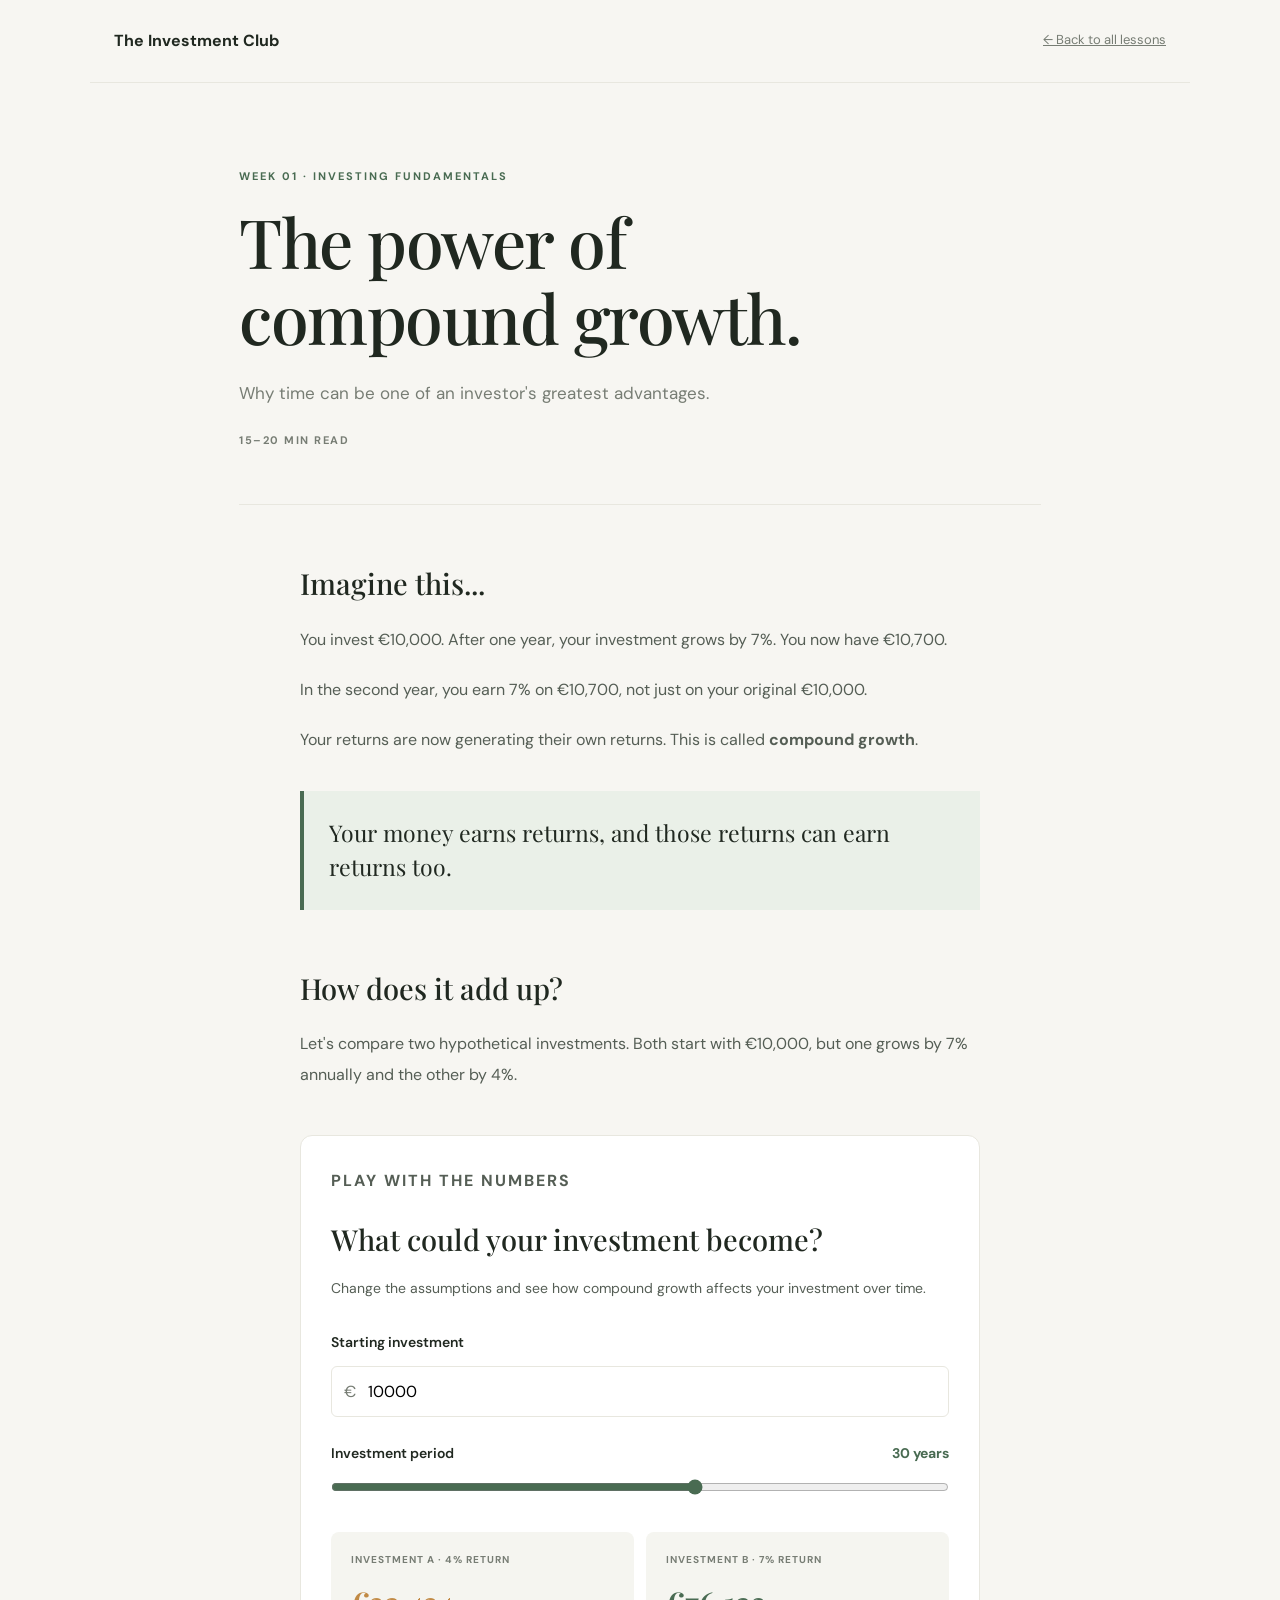
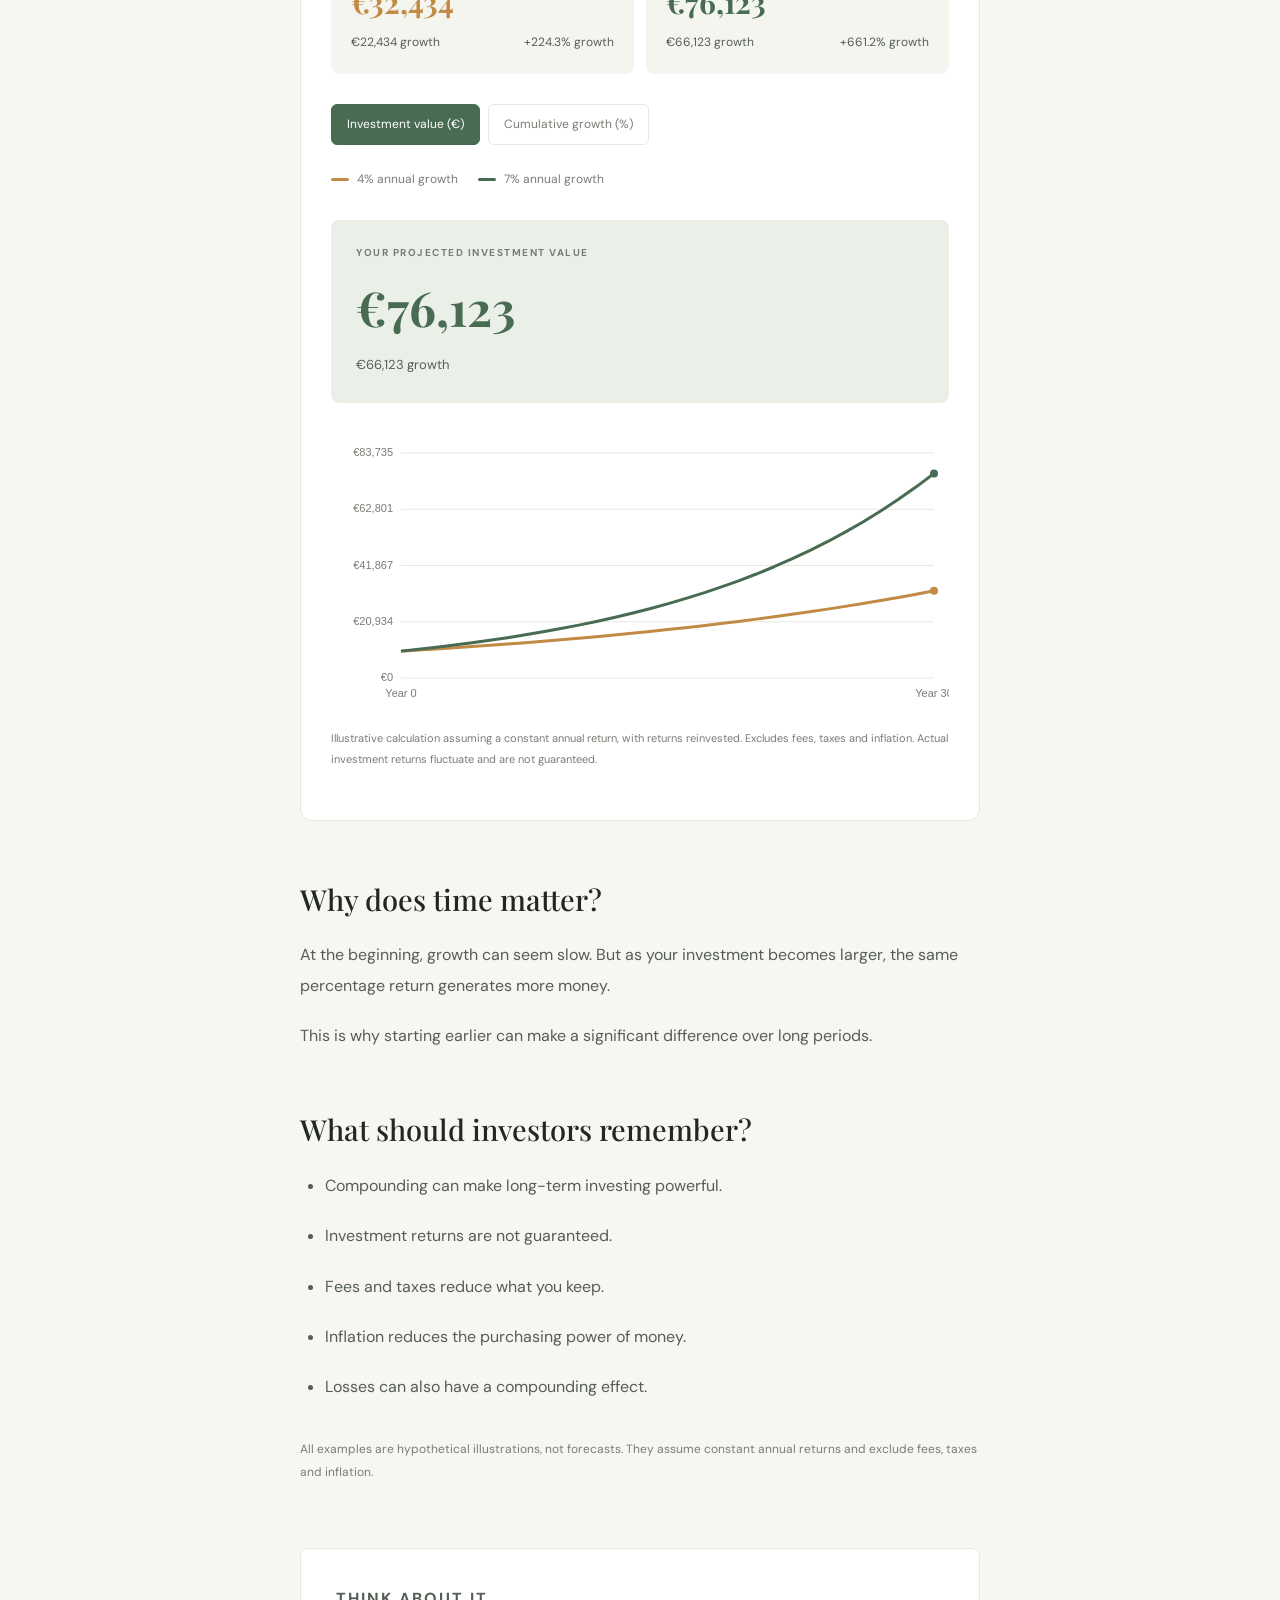
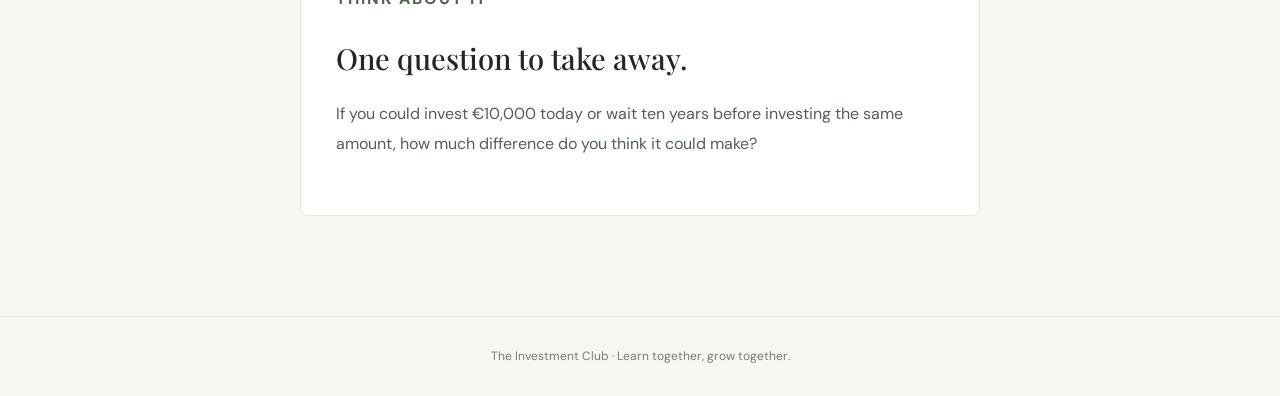
==== lessons/week-01-compound-growth.html @ 17740d05 "Add site and Week 1 compound growth lesson with calculator fixes Restore the growth chart: card A re" ====
<!DOCTYPE html>
<html lang="en">
<head>
    <meta charset="UTF-8">
    <meta name="viewport" content="width=device-width, initial-scale=1.0">
    <title>Compound Growth | The Investment Club</title>
    <link rel="stylesheet" href="../style.css">
</head>

<body>

    <header class="site-header">
        <a class="logo" href="../index.html">The Investment Club</a>
        <a class="header-note" href="../index.html">← Back to all lessons</a>
    </header>

    <main class="lesson-page">

        <section class="lesson-hero">
            <p class="eyebrow">WEEK 01 · INVESTING FUNDAMENTALS</p>
            <h1>The power of compound growth.</h1>
            <p class="hero-description">
                Why time can be one of an investor's greatest advantages.
            </p>
            <p class="reading-time">15–20 MIN READ</p>
        </section>

        <article class="lesson-article">

            <h2>Imagine this...</h2>

            <p>
                You invest €10,000. After one year, your investment
                grows by 7%. You now have €10,700.
            </p>

            <p>
                In the second year, you earn 7% on €10,700,
                not just on your original €10,000.
            </p>

            <p>
                Your returns are now generating their own returns.
                This is called <strong>compound growth</strong>.
            </p>

            <div class="lesson-highlight">
                Your money earns returns, and those returns
                can earn returns too.
            </div>

            <h2>How does it add up?</h2>

            <p>
                Let's compare two hypothetical investments.
                Both start with €10,000, but one grows by 7%
                annually and the other by 4%.
            </p>

            
<section class="calculator">
    <p class="eyebrow">PLAY WITH THE NUMBERS</p>
    <h2>What could your investment become?</h2>
    <p class="calculator-intro">
        Change the assumptions and see how compound growth
        affects your investment over time.
    </p>

    
<div class="calculator-controls">
    <div class="control">
        <label for="initial">Starting investment</label>
        <div class="input-with-unit">
            <span>€</span>
            <input id="initial" type="number" min="100" max="1000000"
                step="500" value="10000">
        </div>
    </div>

    <div class="control">
        <label for="years">
            Investment period <strong id="years-value">30 years</strong>
        </label>
        <input id="years" type="range" min="1" max="50"
            step="1" value="30">
    </div>
</div>

<div class="comparison-results">
    <div class="comparison-card rate-four">
        <span>INVESTMENT A · 4% RETURN</span>
        <strong id="final-four">€32,434</strong>
        <div class="growth-summary">
            <p id="gain-four">€22,434 growth</p>
            <p class="growth-percentage" id="growth-four">+224.3% growth</p>
        </div>
    </div>

    <div class="comparison-card rate-seven">
        <span>INVESTMENT B · 7% RETURN</span>
        <strong id="final-seven">€76,123</strong>
        <div class="growth-summary">
            <p id="gain-seven">€66,123 growth</p>
            <p class="growth-percentage" id="growth-seven">+661.2% growth</p>
        </div>
    </div>
</div>


<div class="chart-switch" role="group" aria-label="Chart measurement">
    <button class="chart-mode active"
            data-mode="value"
            aria-pressed="true">
        Investment value (€)
    </button>

    <button class="chart-mode"
            data-mode="growth"
            aria-pressed="false">
        Cumulative growth (%)
    </button>
</div>

<div class="chart-legend">
    <span><i class="legend-four"></i> 4% annual growth</span>
    <span><i class="legend-seven"></i> 7% annual growth</span>
</div>


    <div class="result">
        <span>YOUR PROJECTED INVESTMENT VALUE</span>
        <strong id="final-value">€76,123</strong>
        <p id="gain-value">€66,123 growth</p>
    </div>

    <div class="chart-container">
        <canvas id="growth-chart" aria-label="Projected investment growth chart"></canvas>
    </div>

    <p class="chart-note">
        Illustrative calculation assuming a constant annual return,
        with returns reinvested. Excludes fees, taxes and inflation.
        Actual investment returns fluctuate and are not guaranteed.
    </p>
</section>


            <h2>Why does time matter?</h2>

            <p>
                At the beginning, growth can seem slow.
                But as your investment becomes larger, the
                same percentage return generates more money.
            </p>

            <p>
                This is why starting earlier can make a
                significant difference over long periods.
            </p>

            <h2>What should investors remember?</h2>

            <ul>
                <li>Compounding can make long-term investing powerful.</li>
                <li>Investment returns are not guaranteed.</li>
                <li>Fees and taxes reduce what you keep.</li>
                <li>Inflation reduces the purchasing power of money.</li>
                <li>Losses can also have a compounding effect.</li>
            </ul>

            <p class="disclaimer">
                All examples are hypothetical illustrations,
                not forecasts. They assume constant annual returns
                and exclude fees, taxes and inflation.
            </p>

            <div class="reflection">
                <p class="eyebrow">THINK ABOUT IT</p>
                <h2>One question to take away.</h2>
                <p>
                    If you could invest €10,000 today or wait
                    ten years before investing the same amount,
                    how much difference do you think it could make?
                </p>
            </div>

        </article>

    </main>

    <footer>
        <p>The Investment Club · Learn together, grow together.</p>
    </footer>

<script src="../script.js"></script>
</body>
</html>
---- style.css ----
@import url('https://fonts.googleapis.com/css2?family=DM+Sans:wght@400;500;600;700&family=Playfair+Display:wght@500;600;700&display=swap');

:root {
    --background: #f7f6f2;
    --surface: #ffffff;
    --text: #202820;
    --muted: #777d74;
    --accent: #496b52;
    --border: #e8e7df;
}

* {
    box-sizing: border-box;
    margin: 0;
    padding: 0;
}

body {
    background: var(--background);
    color: var(--text);
    font-family: 'DM Sans', sans-serif;
    line-height: 1.6;
}

.site-header {
    max-width: 1100px;
    margin: auto;
    padding: 28px 24px;
    display: flex;
    justify-content: space-between;
    align-items: center;
    border-bottom: 1px solid var(--border);
}

.logo {
    color: var(--text);
    font-weight: 700;
    text-decoration: none;
}

.header-note,
.week-count {
    color: var(--muted);
    font-size: 13px;
}

main {
    max-width: 900px;
    margin: auto;
    padding: 0 24px;
}

.hero {
    padding: 100px 0 90px;
    max-width: 700px;
}

.eyebrow {
    color: var(--accent);
    font-size: 11px;
    font-weight: 700;
    letter-spacing: 2px;
    margin-bottom: 18px;
}

h1, h2, h3 {
    font-family: 'Playfair Display', serif;
    font-weight: 500;
}

h1 {
    font-size: clamp(42px, 7vw, 68px);
    line-height: 1.12;
    letter-spacing: -1.5px;
}

.hero-description {
    color: var(--muted);
    font-size: 17px;
    max-width: 490px;
    margin-top: 24px;
}

.weeks {
    padding-bottom: 100px;
}

.section-heading {
    display: flex;
    justify-content: space-between;
    align-items: end;
    margin-bottom: 28px;
}

h2 {
    font-size: 32px;
}

.lesson-card {
    display: flex;
    align-items: center;
    gap: 25px;
    padding: 30px;
    margin-bottom: 14px;
    border-radius: 8px;
    text-decoration: none;
}

.featured {
    background: var(--surface);
    border: 1px solid var(--border);
    transition: transform 0.2s, box-shadow 0.2s;
}

.featured:hover {
    transform: translateY(-3px);
    box-shadow: 0 10px 30px #20282010;
}

.upcoming {
    background: transparent;
    border: 1px solid var(--border);
    opacity: 0.75;
}

.lesson-number {
    font-size: 34px;
    font-family: 'Playfair Display', serif;
    color: #b5bdb3;
}

.lesson-content {
    flex: 1;
}

.lesson-status,
.lesson-meta {
    font-size: 10px;
    font-weight: 700;
    letter-spacing: 1.5px;
    color: var(--accent);
}

.lesson-content h3 {
    font-size: 25px;
    margin: 7px 0;
}

.lesson-content p {
    font-size: 14px;
    color: var(--muted);
}

.lesson-meta {
    display: inline-block;
    margin-top: 15px;
    color: var(--muted);
}

.arrow {
    font-size: 25px;
    color: var(--accent);
}

footer {
    text-align: center;
    padding: 30px;
    border-top: 1px solid var(--border);
    color: var(--muted);
    font-size: 12px;
}

@media (max-width: 600px) {
    .site-header {
        padding: 20px;
    }

    .header-note {
        display: none;
    }

    .hero {
        padding: 70px 0;
    }

    .lesson-card {
        padding: 22px 18px;
        gap: 15px;
    }

    .lesson-content h3 {
        font-size: 21px;
    }

    .week-count {
        display: none;
    }
}

/* LESSON PAGE */

.lesson-page {
    max-width: 850px;
}

.lesson-hero {
    padding: 85px 0 55px;
    border-bottom: 1px solid var(--border);
}

.lesson-hero h1 {
    max-width: 700px;
}

.reading-time {
    margin-top: 25px;
    color: var(--muted);
    font-size: 11px;
    letter-spacing: 1.5px;
    font-weight: 700;
}

.lesson-article {
    max-width: 680px;
    margin: 55px auto 100px;
}

.lesson-article h2 {
    font-size: 29px;
    margin: 55px 0 18px;
}

.lesson-article p,
.lesson-article li {
    color: #555e55;
    font-size: 16px;
    line-height: 1.9;
    margin-bottom: 20px;
}

.lesson-article ul {
    padding-left: 25px;
    margin-bottom: 35px;
}

.lesson-highlight {
    background: #eaf0e8;
    border-left: 4px solid var(--accent);
    padding: 25px;
    margin: 35px 0;
    font-family: 'Playfair Display', serif;
    font-size: 23px;
    line-height: 1.5;
}

.example-box {
    display: grid;
    grid-template-columns: 1fr 1fr;
    gap: 15px;
    margin: 30px 0;
}

.example-box > div {
    background: white;
    border: 1px solid var(--border);
    border-radius: 8px;
    padding: 25px;
}

.example-box strong,
.example-label {
    display: block;
}

.example-label {
    color: var(--muted);
    font-size: 10px;
    letter-spacing: 1.5px;
    margin-bottom: 10px;
}

.disclaimer {
    font-size: 12px !important;
    color: var(--muted) !important;
}

.reflection {
    background: white;
    border: 1px solid var(--border);
    border-radius: 8px;
    padding: 35px;
    margin-top: 65px;
}

.reflection h2 {
    margin-top: 0;
}

@media (max-width: 600px) {
    .lesson-hero {
        padding: 60px 0 40px;
    }

    .example-box {
        grid-template-columns: 1fr;
    }

    .lesson-article {
        margin-top: 35px;
    }
}

/* INTERACTIVE CALCULATOR */

.calculator {
    background: white;
    border: 1px solid var(--border);
    border-radius: 12px;
    padding: 30px;
    margin: 45px 0;
}

.calculator h2 {
    margin: 0 0 12px;
}

.calculator-intro {
    font-size: 14px !important;
}

.calculator-controls {
    display: grid;
    gap: 25px;
    margin: 30px 0;
}

.control label {
    display: flex;
    justify-content: space-between;
    gap: 12px;
    margin-bottom: 12px;
    font-size: 14px;
    font-weight: 600;
}

.control label strong {
    color: var(--accent);
}

.input-with-unit {
    display: flex;
    align-items: center;
    border: 1px solid var(--border);
    border-radius: 6px;
    padding: 0 12px;
}

.input-with-unit span {
    color: var(--muted);
}

.input-with-unit input {
    border: 0;
    outline: none;
    width: 100%;
    padding: 12px;
    font: inherit;
}

.control input[type="range"] {
    width: 100%;
    accent-color: var(--accent);
    cursor: pointer;
}

.result {
    background: #eaf0e8;
    padding: 25px;
    border-radius: 8px;
    margin: 30px 0;
}

.result span {
    display: block;
    font-size: 10px;
    letter-spacing: 1.5px;
    font-weight: 700;
    color: var(--muted);
}

.result strong {
    display: block;
    font-family: 'Playfair Display', serif;
    font-size: clamp(32px, 6vw, 48px);
    color: var(--accent);
    margin: 8px 0;
}

.result p {
    margin: 0;
    font-size: 13px;
}

.chart-container {
    width: 100%;
    height: 280px;
    position: relative;
}

.chart-container canvas {
    width: 100%;
    height: 100%;
    display: block;
}

.chart-note {
    font-size: 11px !important;
    color: var(--muted) !important;
    margin-top: 15px;
}

@media (max-width: 600px) {
    .calculator {
        padding: 20px;
    }

    .chart-container {
        height: 220px;
    }
}

/* TWO INVESTMENT COMPARISON */

.comparison-results {
    display: grid;
    grid-template-columns: 1fr 1fr;
    gap: 12px;
    margin: 25px 0;
}

.comparison-card {
    padding: 20px;
    border-radius: 8px;
    background: #f5f5f0;
    min-width: 0;
}

.comparison-card span {
    display: block;
    font-size: 10px;
    font-weight: 700;
    letter-spacing: 1px;
    color: var(--muted);
}

.comparison-card strong {
    display: block;
    font-family: 'Playfair Display', serif;
    font-size: clamp(20px, 4vw, 30px);
    margin: 10px 0 5px;
    overflow-wrap: anywhere;
}

.comparison-card p {
    font-size: 12px !important;
    margin: 0;
}

.growth-summary {
    display: flex;
    justify-content: space-between;
    align-items: baseline;
    gap: 8px;
}

.rate-four strong {
    color: #c18a45;
}

.rate-seven strong {
    color: #496b52;
}

.chart-legend {
    display: flex;
    flex-wrap: wrap;
    gap: 20px;
    margin: 25px 0 10px;
    font-size: 12px;
    color: var(--muted);
}

.chart-legend span {
    display: flex;
    align-items: center;
    gap: 8px;
}

.chart-legend i {
    display: inline-block;
    width: 18px;
    height: 3px;
    border-radius: 3px;
}

.legend-four {
    background: #c18a45;
}

.legend-seven {
    background: #496b52;
}

@media (max-width: 450px) {
    .comparison-results {
        grid-template-columns: 1fr;
    }
}

/* CHART DISPLAY SWITCH */

.chart-switch {
    display: flex;
    flex-wrap: wrap;
    gap: 8px;
    margin: 30px 0 15px;
}

.chart-mode {
    border: 1px solid var(--border);
    border-radius: 6px;
    padding: 10px 15px;
    background: transparent;
    color: var(--muted);
    font: inherit;
    font-size: 12px;
    cursor: pointer;
    transition: background 0.2s, color 0.2s;
}

.chart-mode:hover {
    border-color: var(--accent);
}

.chart-mode.active {
    background: var(--accent);
    color: white;
    border-color: var(--accent);
}

.chart-mode:focus-visible {
    outline: 2px solid var(--accent);
    outline-offset: 3px;
}
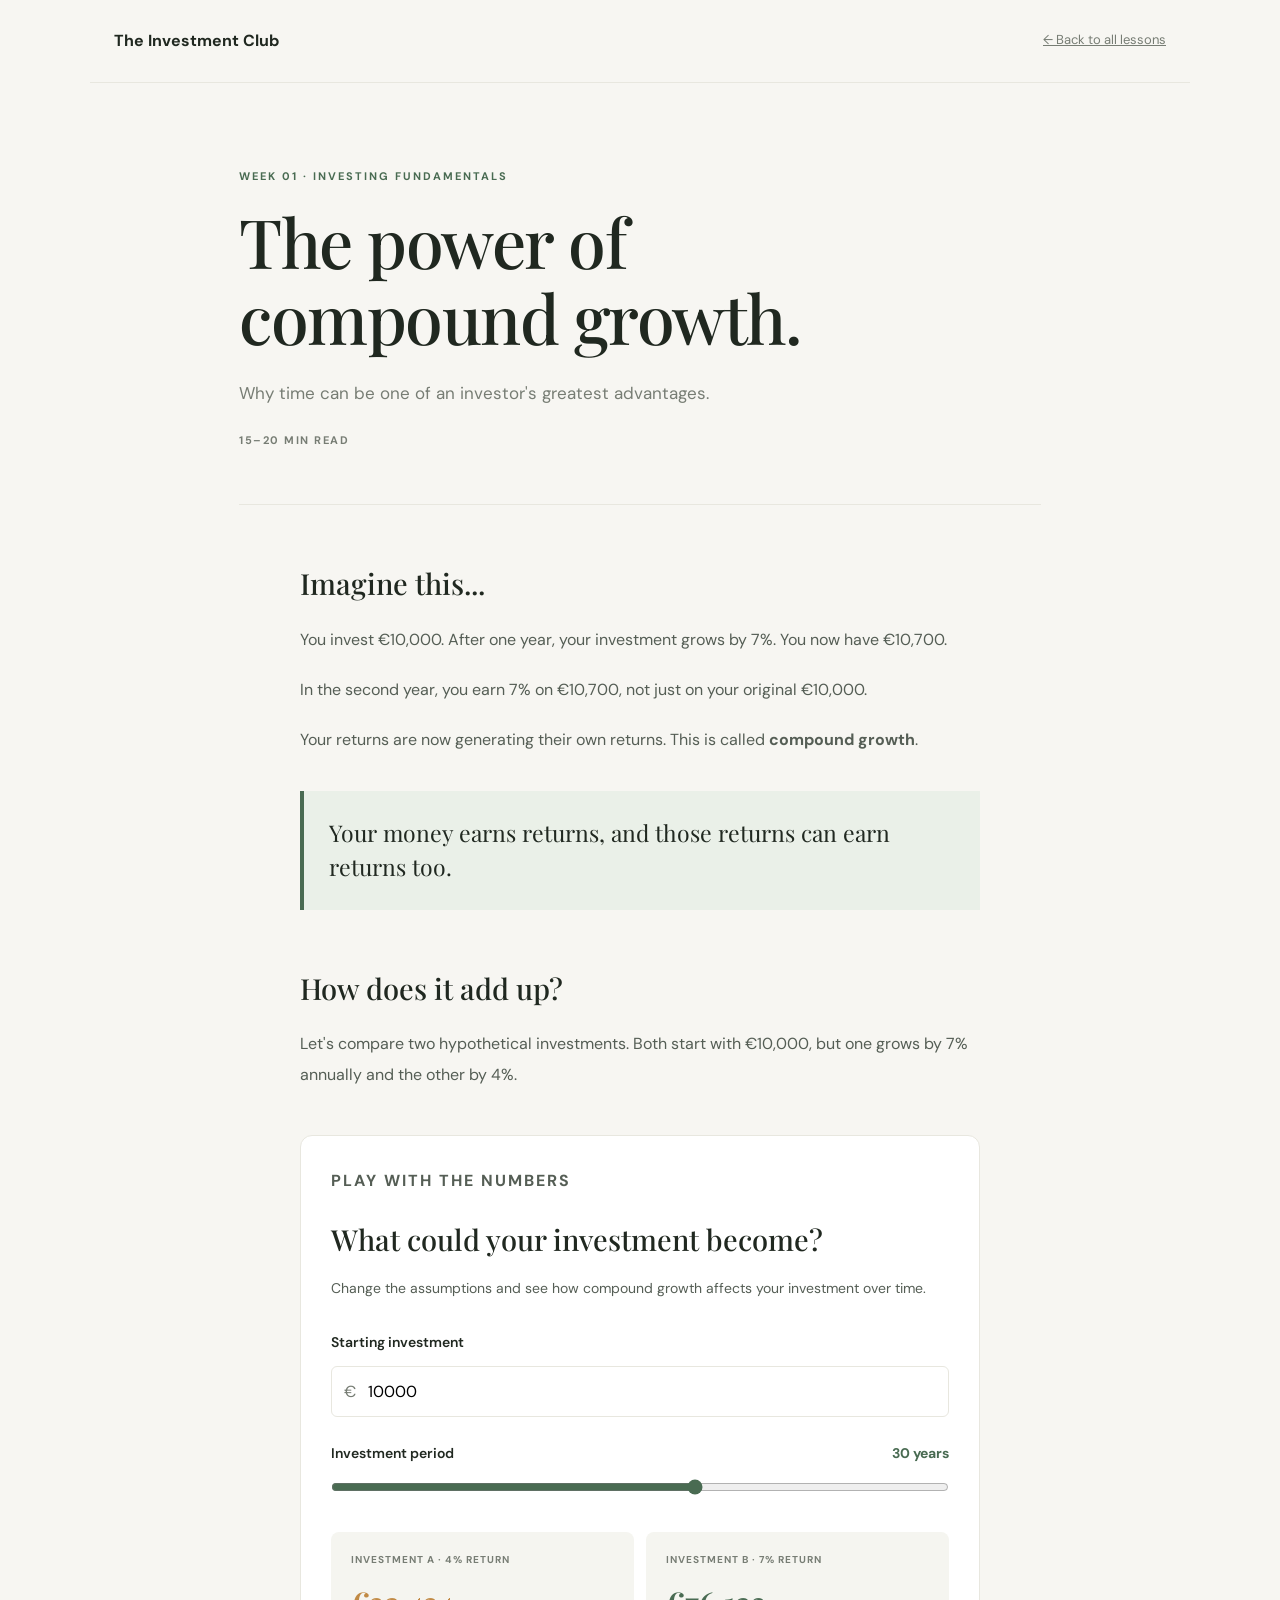
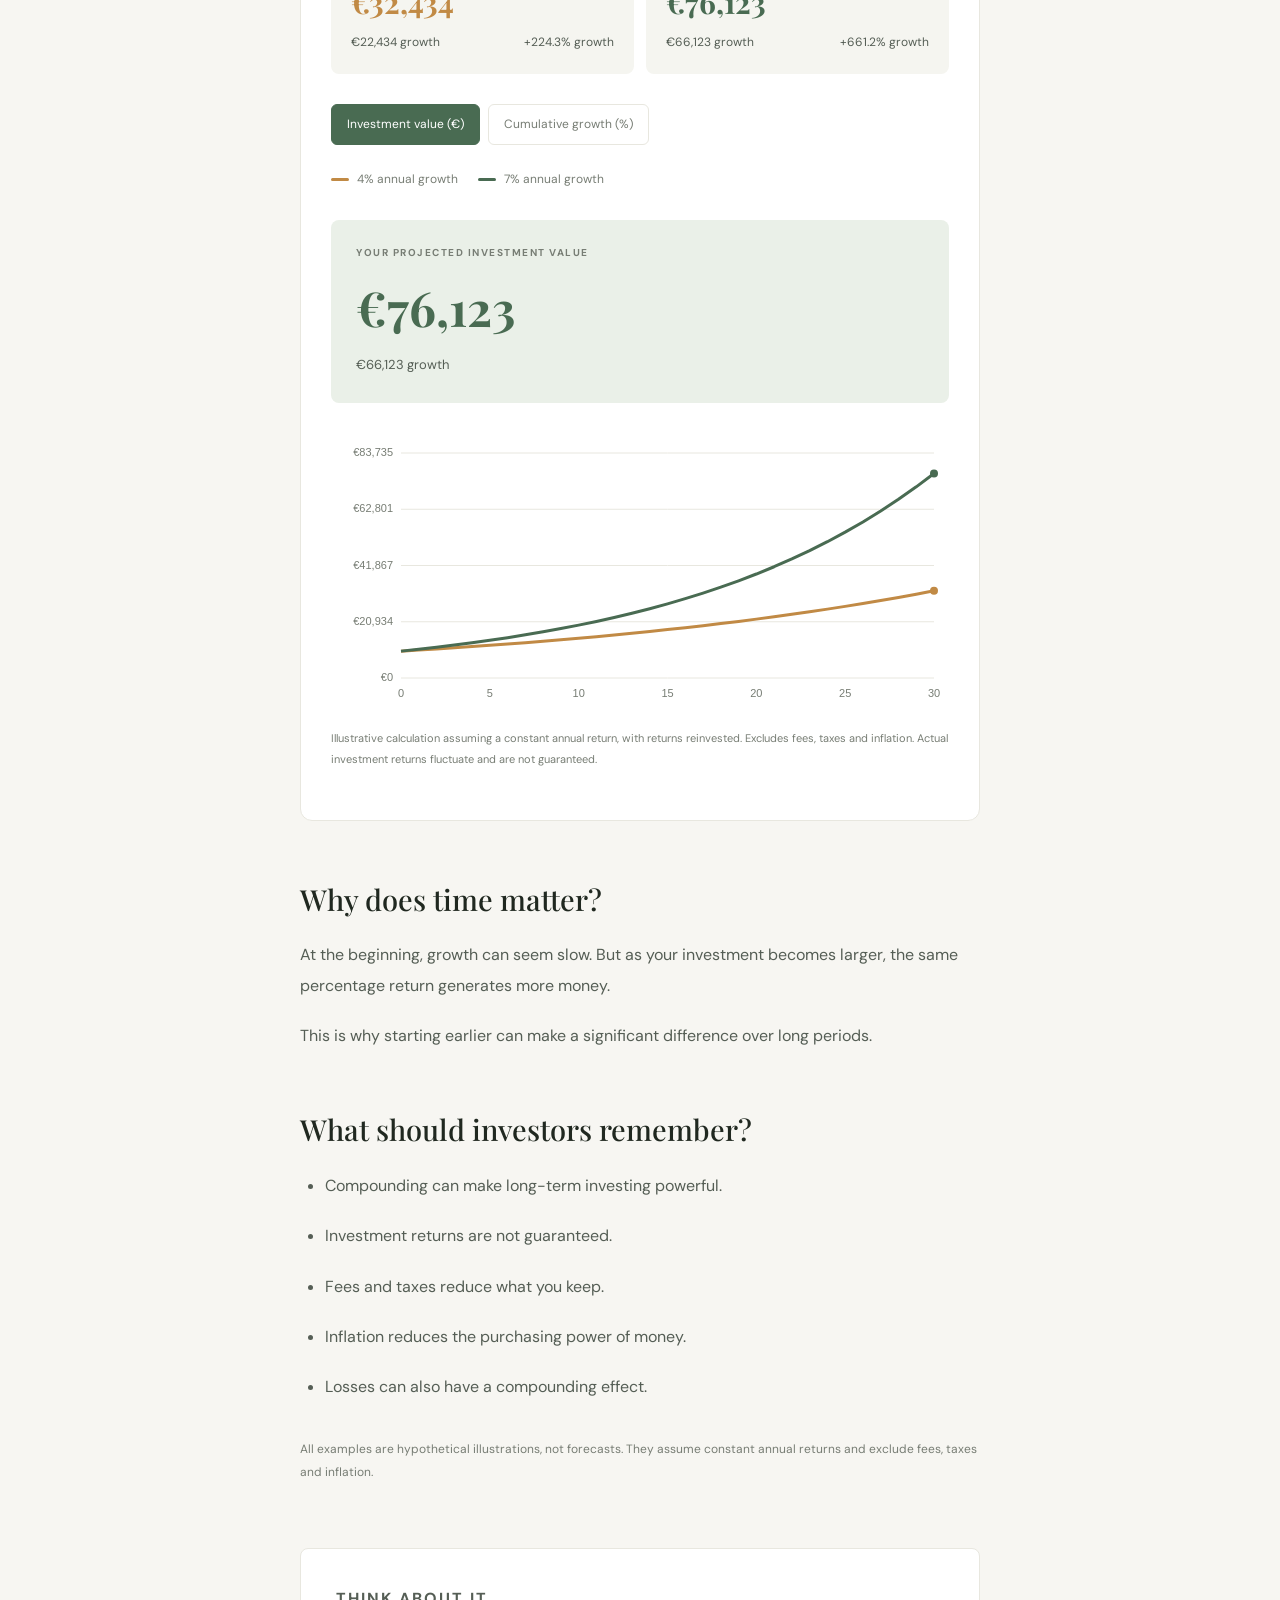
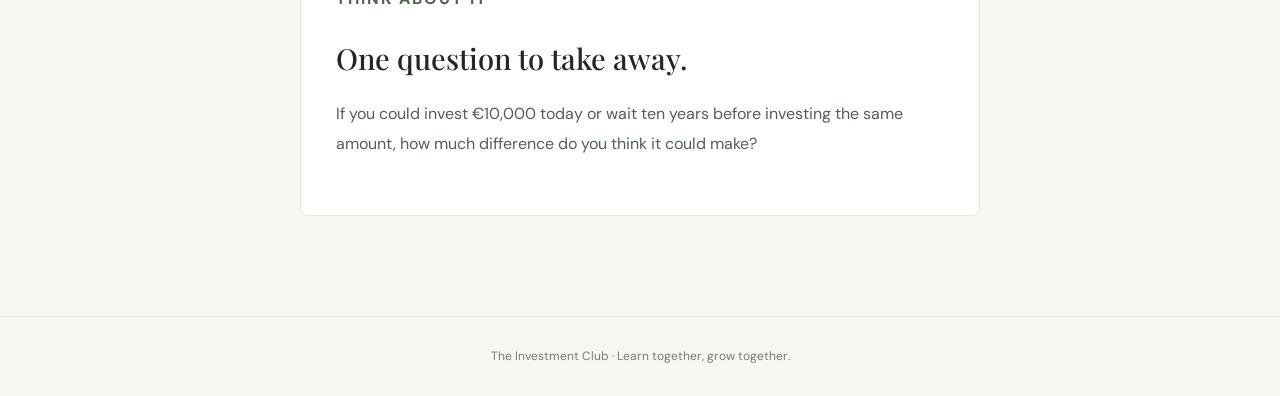
==== commit c626490b: "Add 5-year axis ticks and hover tooltip to Week 1 growth chart Label the year axis every 5 years (10" ====
--- a/lessons/week-01-compound-growth.html
+++ b/lessons/week-01-compound-growth.html
@@ -136,6 +136,7 @@
 
     <div class="chart-container">
         <canvas id="growth-chart" aria-label="Projected investment growth chart"></canvas>
+        <div class="chart-tooltip" id="chart-tooltip" hidden></div>
     </div>
 
     <p class="chart-note">
--- a/style.css
+++ b/style.css
@@ -414,6 +414,36 @@
     display: block;
 }
 
+.chart-tooltip {
+    position: absolute;
+    top: 20px;
+    pointer-events: none;
+    background: white;
+    border: 1px solid var(--border);
+    border-radius: 6px;
+    padding: 8px 10px;
+    font-size: 12px;
+    line-height: 1.5;
+    white-space: nowrap;
+    box-shadow: 0 6px 20px #20282014;
+}
+
+.chart-tooltip[hidden] {
+    display: none;
+}
+
+.chart-tooltip span {
+    display: block;
+}
+
+.tip-four {
+    color: #c18a45;
+}
+
+.tip-seven {
+    color: #496b52;
+}
+
 .chart-note {
     font-size: 11px !important;
     color: var(--muted) !important;
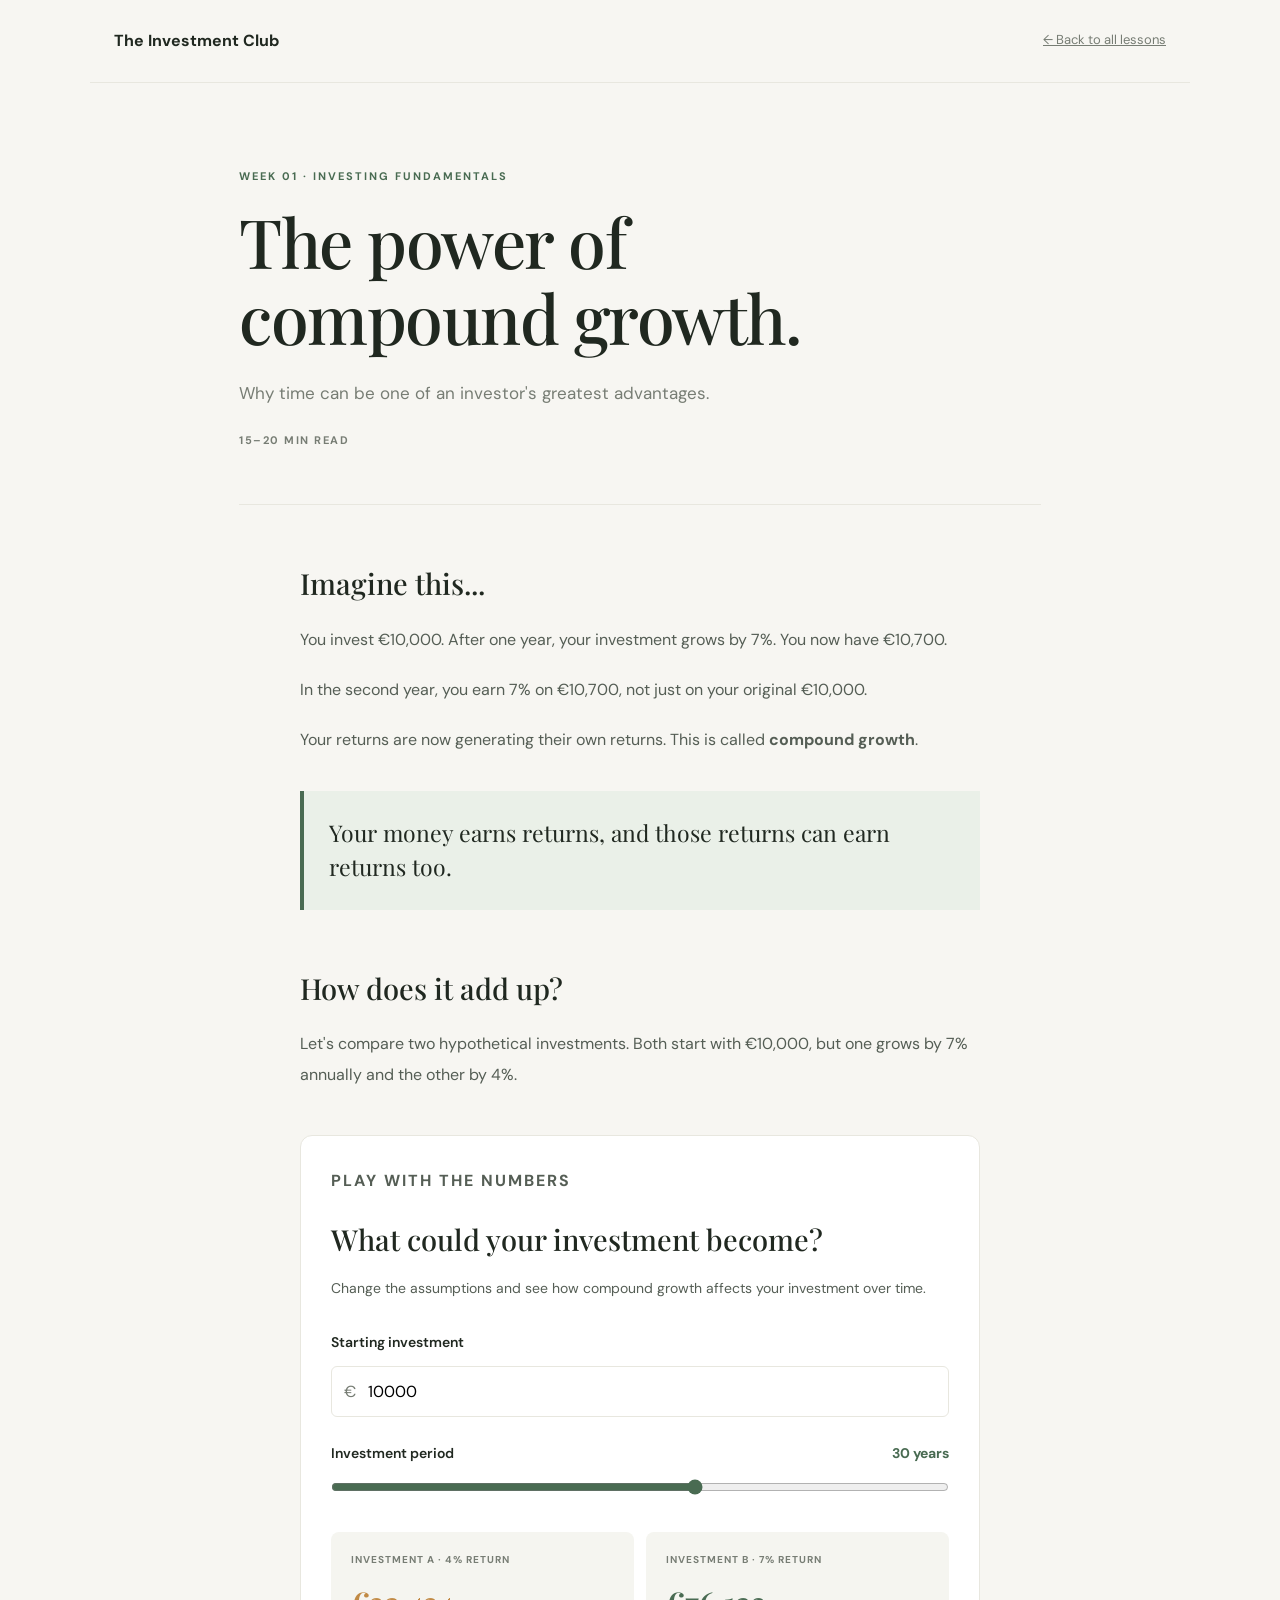
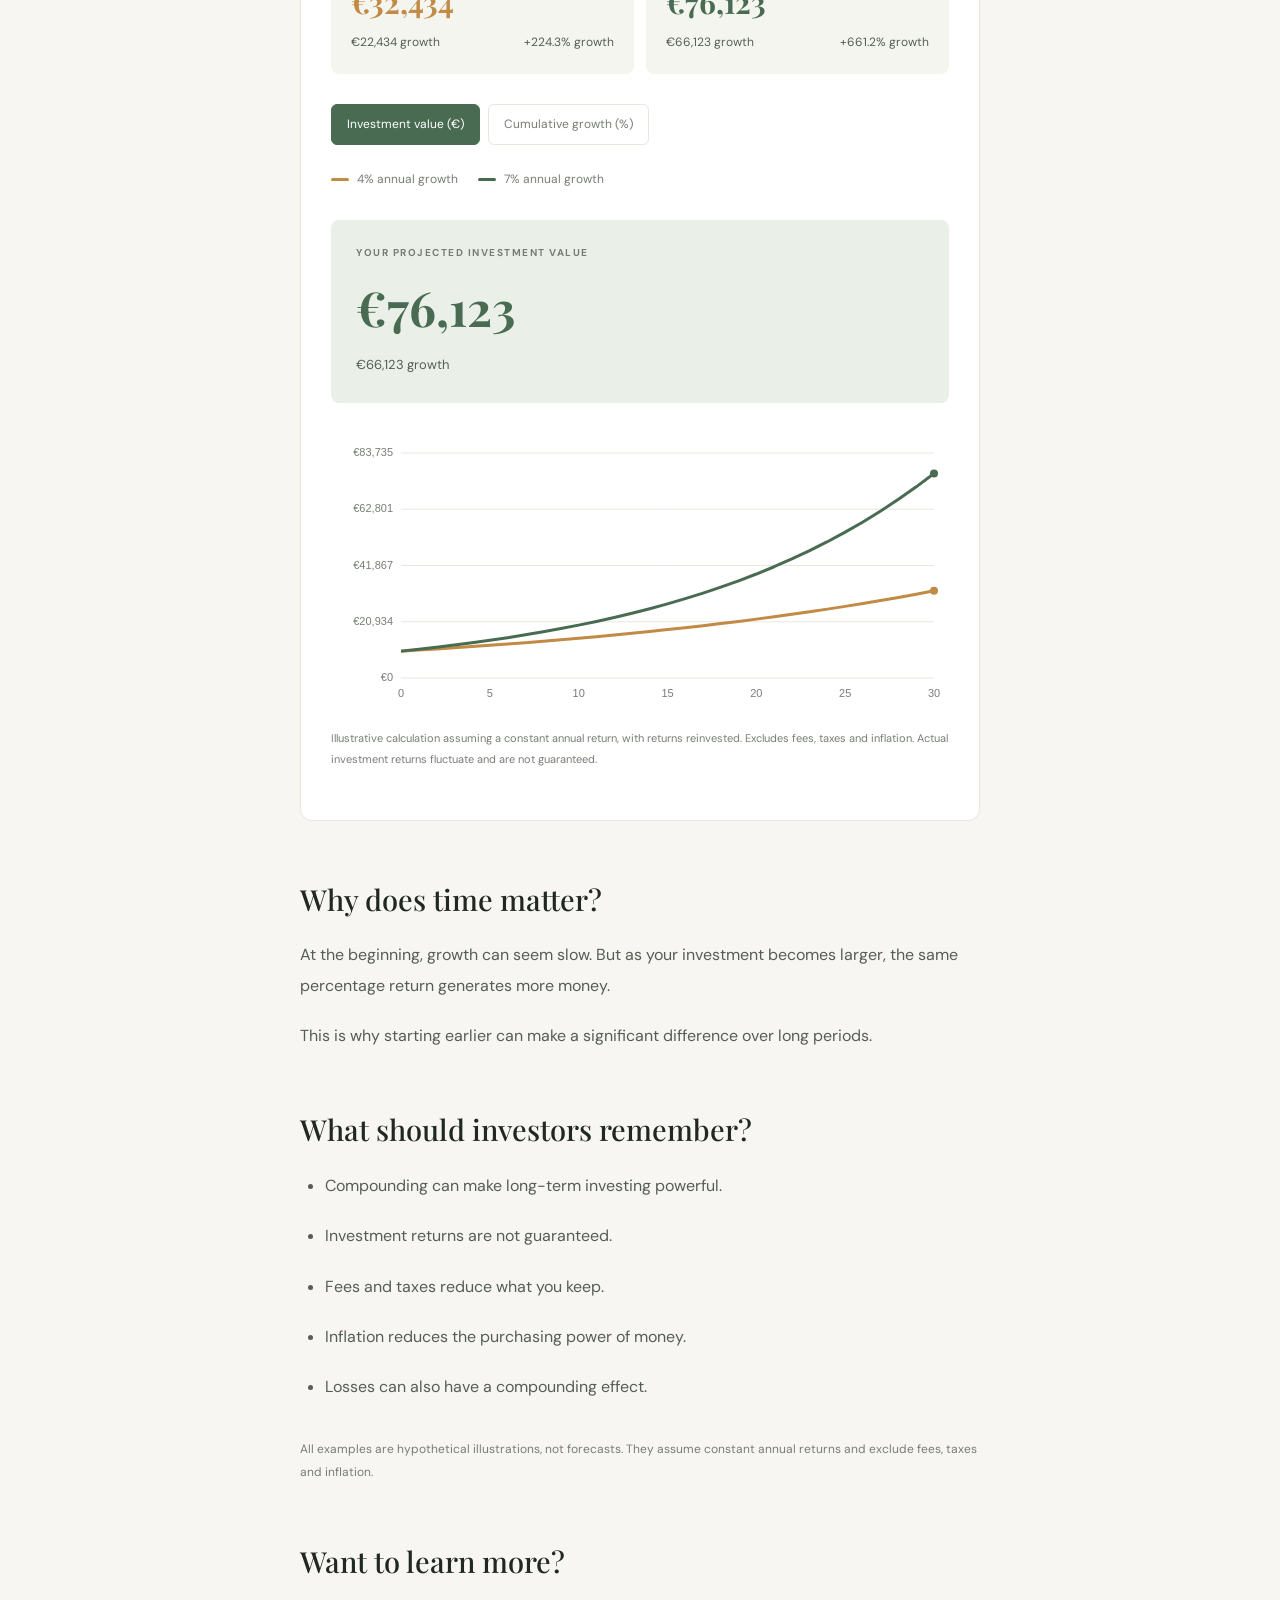
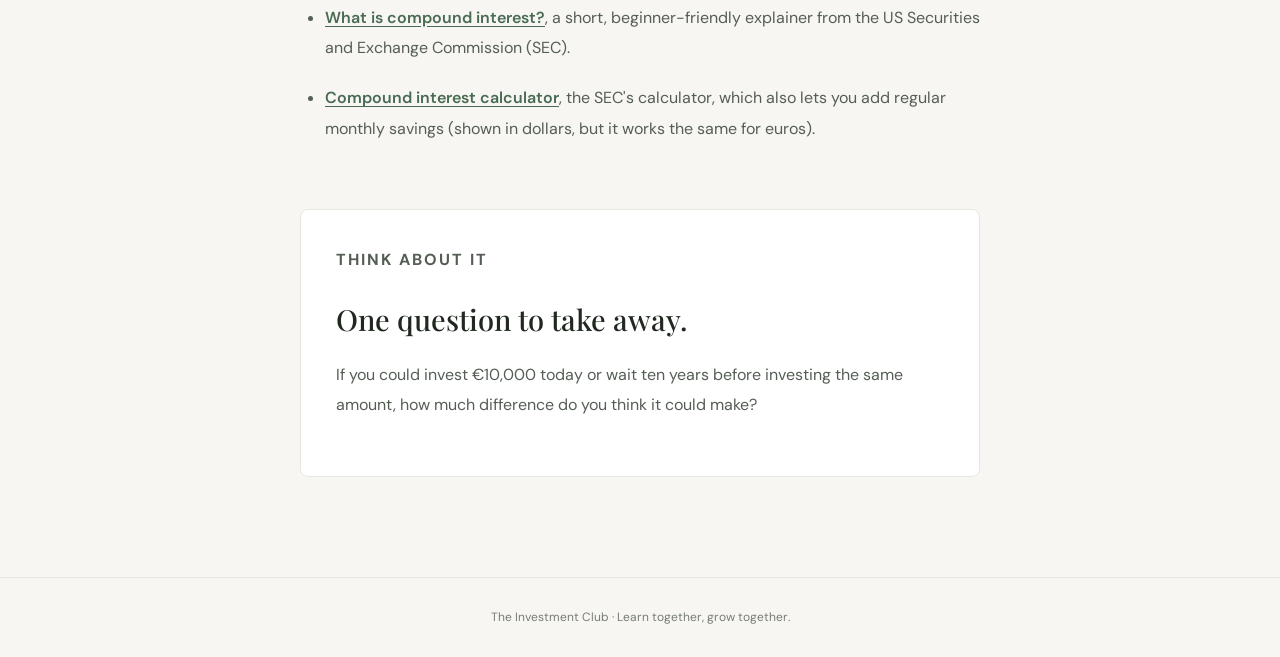
==== commit 265b1c89: "Add Week 2 inflation lesson and learn-more links - New Week 2 lesson with inflation calculator and p" ====
--- a/lessons/week-01-compound-growth.html
+++ b/lessons/week-01-compound-growth.html
@@ -176,6 +176,21 @@
                 and exclude fees, taxes and inflation.
             </p>
 
+            <h2>Want to learn more?</h2>
+
+            <ul>
+                <li>
+                    <a href="https://www.investor.gov/additional-resources/information/youth/teachers-classroom-resources/what-compound-interest"
+                       target="_blank" rel="noopener">What is compound interest?</a>,
+                    a short, beginner-friendly explainer from the US Securities and Exchange Commission (SEC).
+                </li>
+                <li>
+                    <a href="https://www.investor.gov/financial-tools-calculators/calculators/compound-interest-calculator"
+                       target="_blank" rel="noopener">Compound interest calculator</a>,
+                    the SEC's calculator, which also lets you add regular monthly savings (shown in dollars, but it works the same for euros).
+                </li>
+            </ul>
+
             <div class="reflection">
                 <p class="eyebrow">THINK ABOUT IT</p>
                 <h2>One question to take away.</h2>
--- a/style.css
+++ b/style.css
@@ -583,3 +583,37 @@
     outline: 2px solid var(--accent);
     outline-offset: 3px;
 }
+
+/* WEEK 2: INFLATION */
+
+.inflation-results {
+    display: grid;
+    grid-template-columns: repeat(3, 1fr);
+    gap: 12px;
+    margin: 25px 0;
+}
+
+.inflation-results .comparison-card strong {
+    color: var(--text);
+}
+
+.inflation-results .power-card strong,
+.inflation-results .lost-card strong {
+    color: #c18a45;
+}
+
+.quiz-list {
+    padding-left: 25px;
+}
+
+@media (max-width: 600px) {
+    .inflation-results {
+        grid-template-columns: 1fr;
+    }
+}
+
+.lesson-article a {
+    color: var(--accent);
+    font-weight: 600;
+    text-underline-offset: 3px;
+}
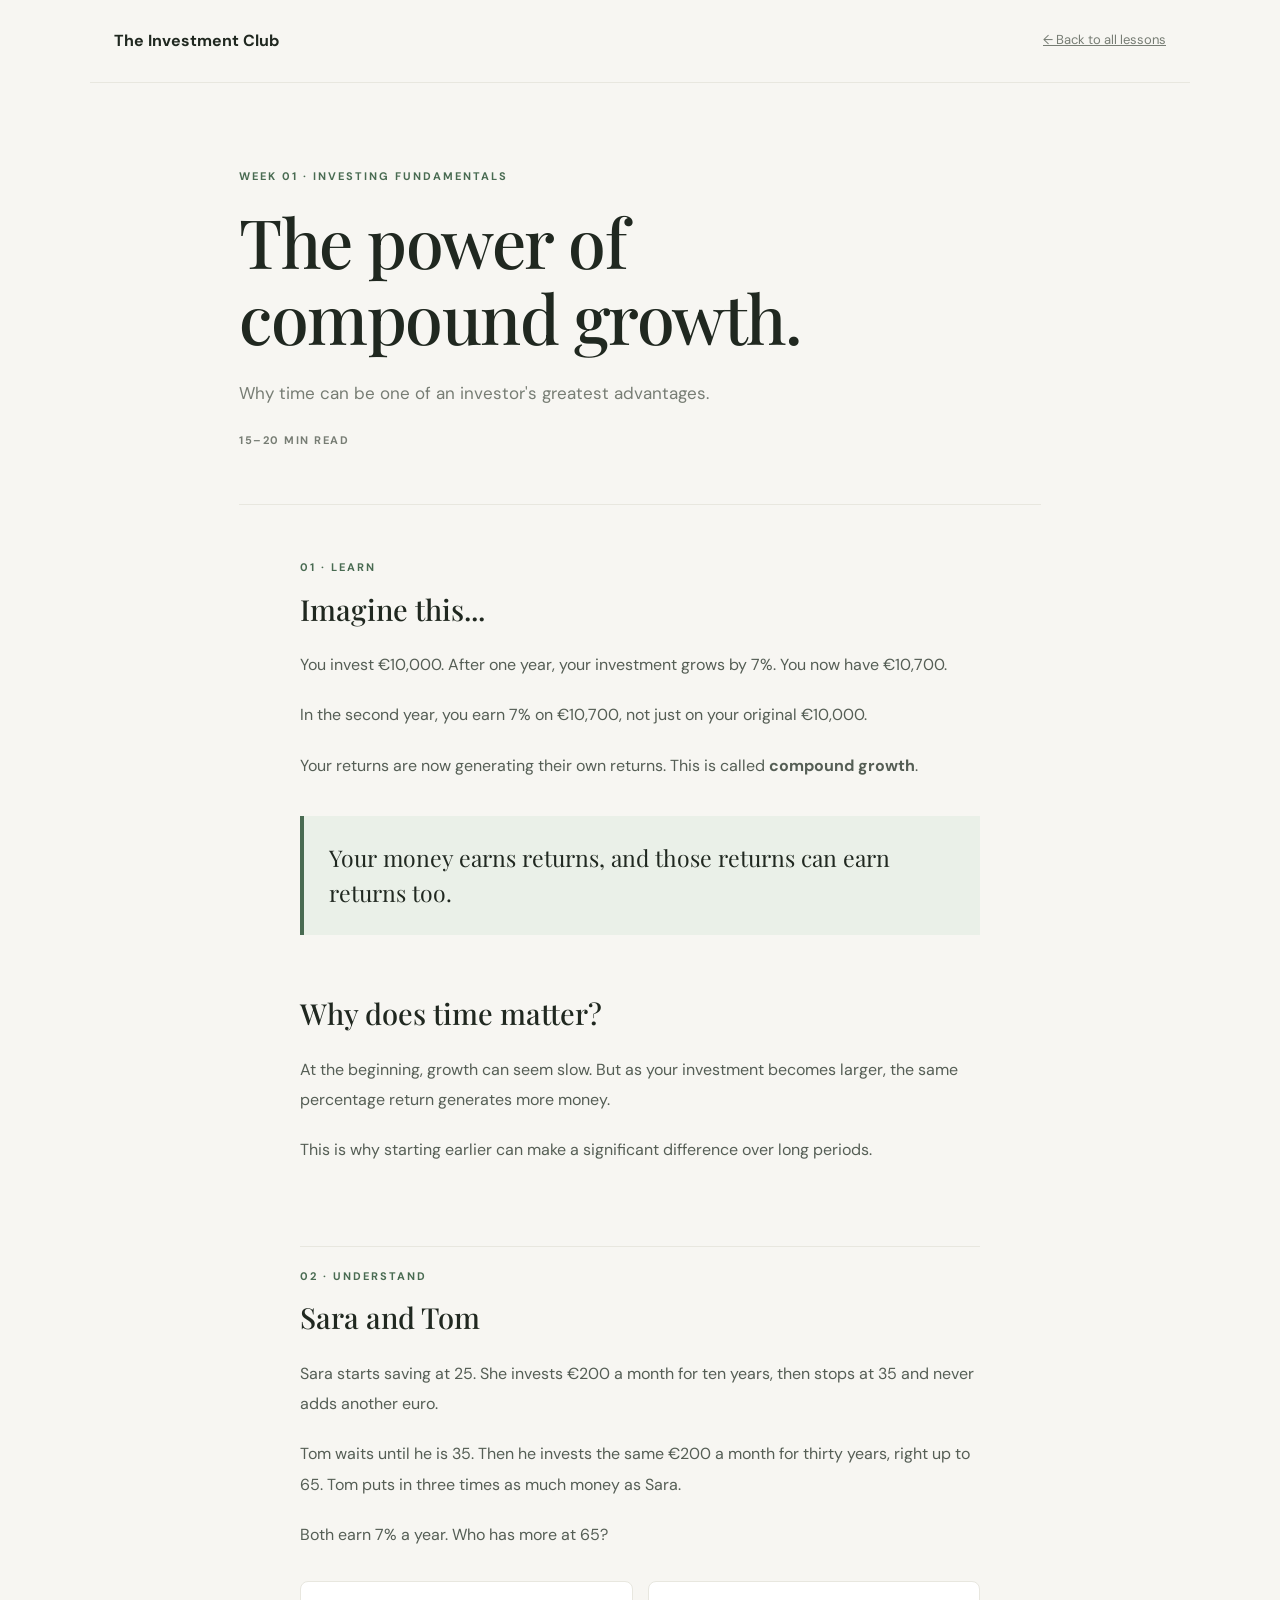
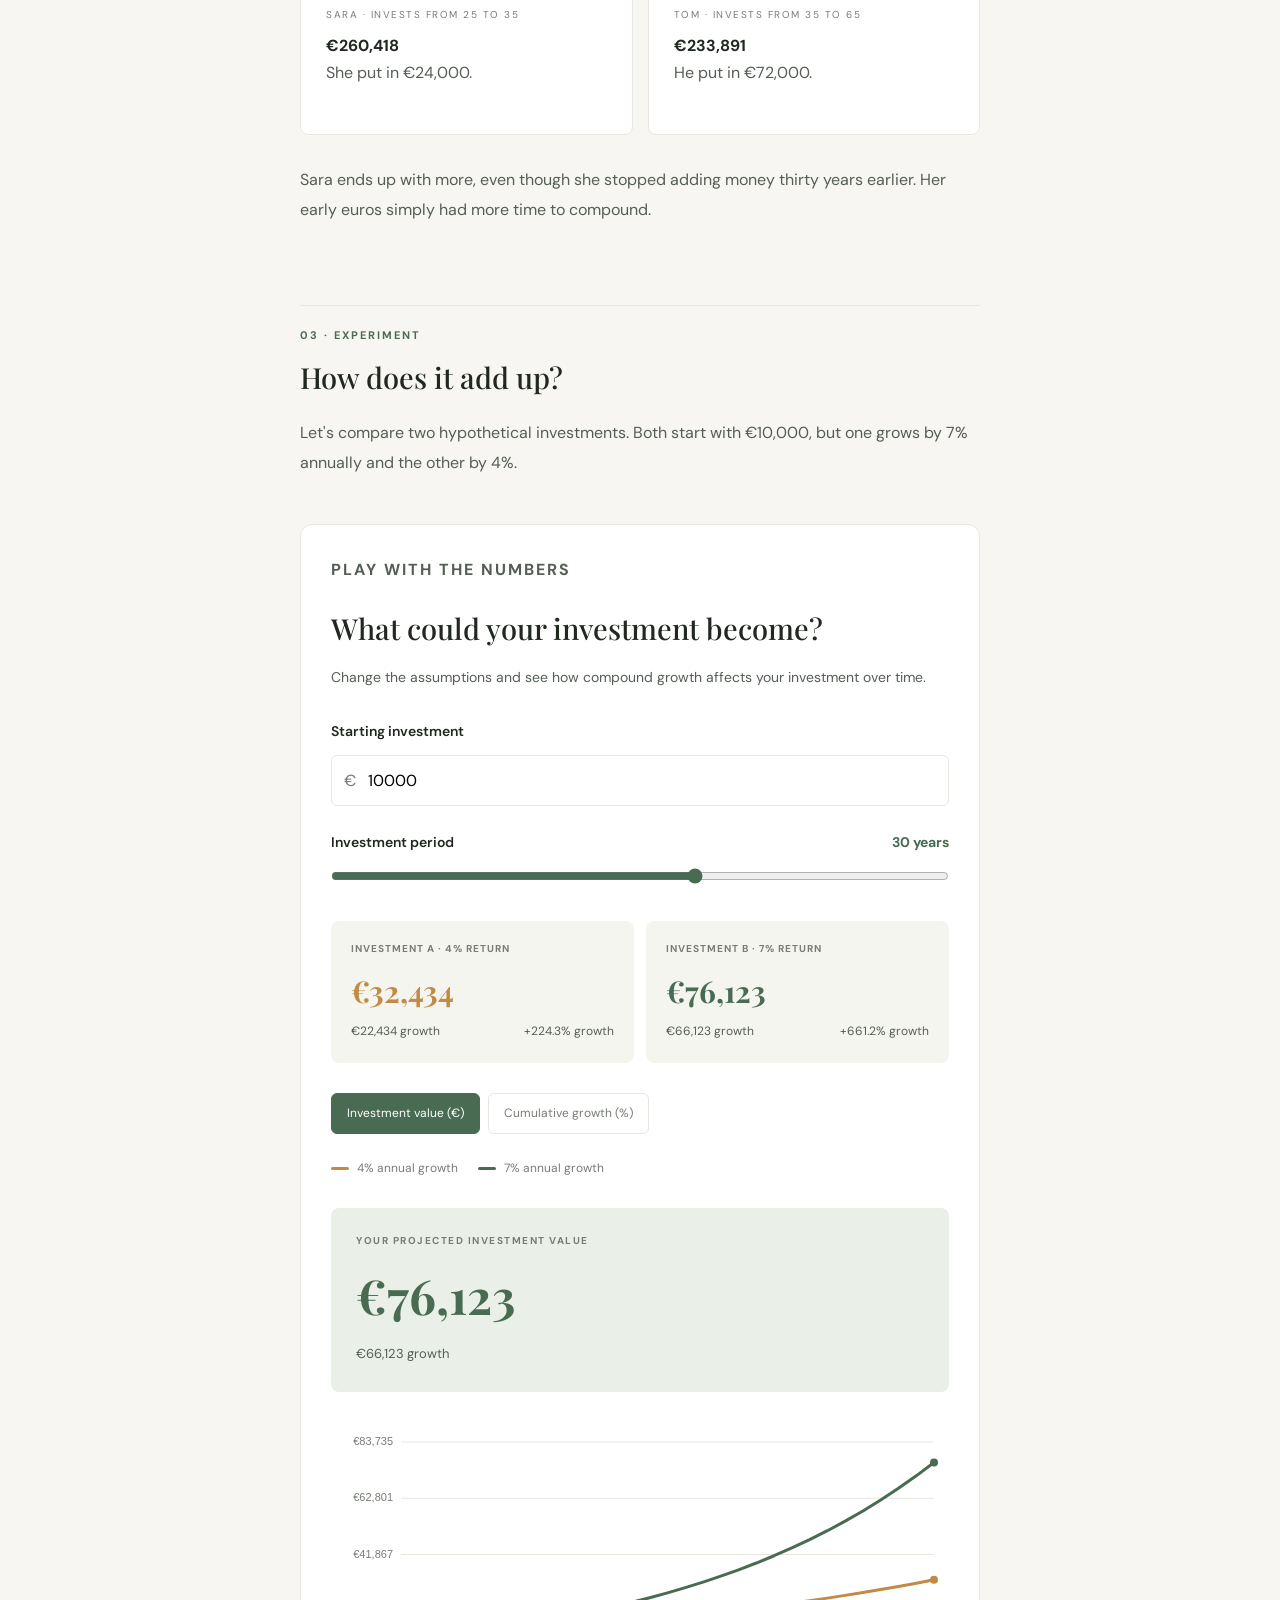
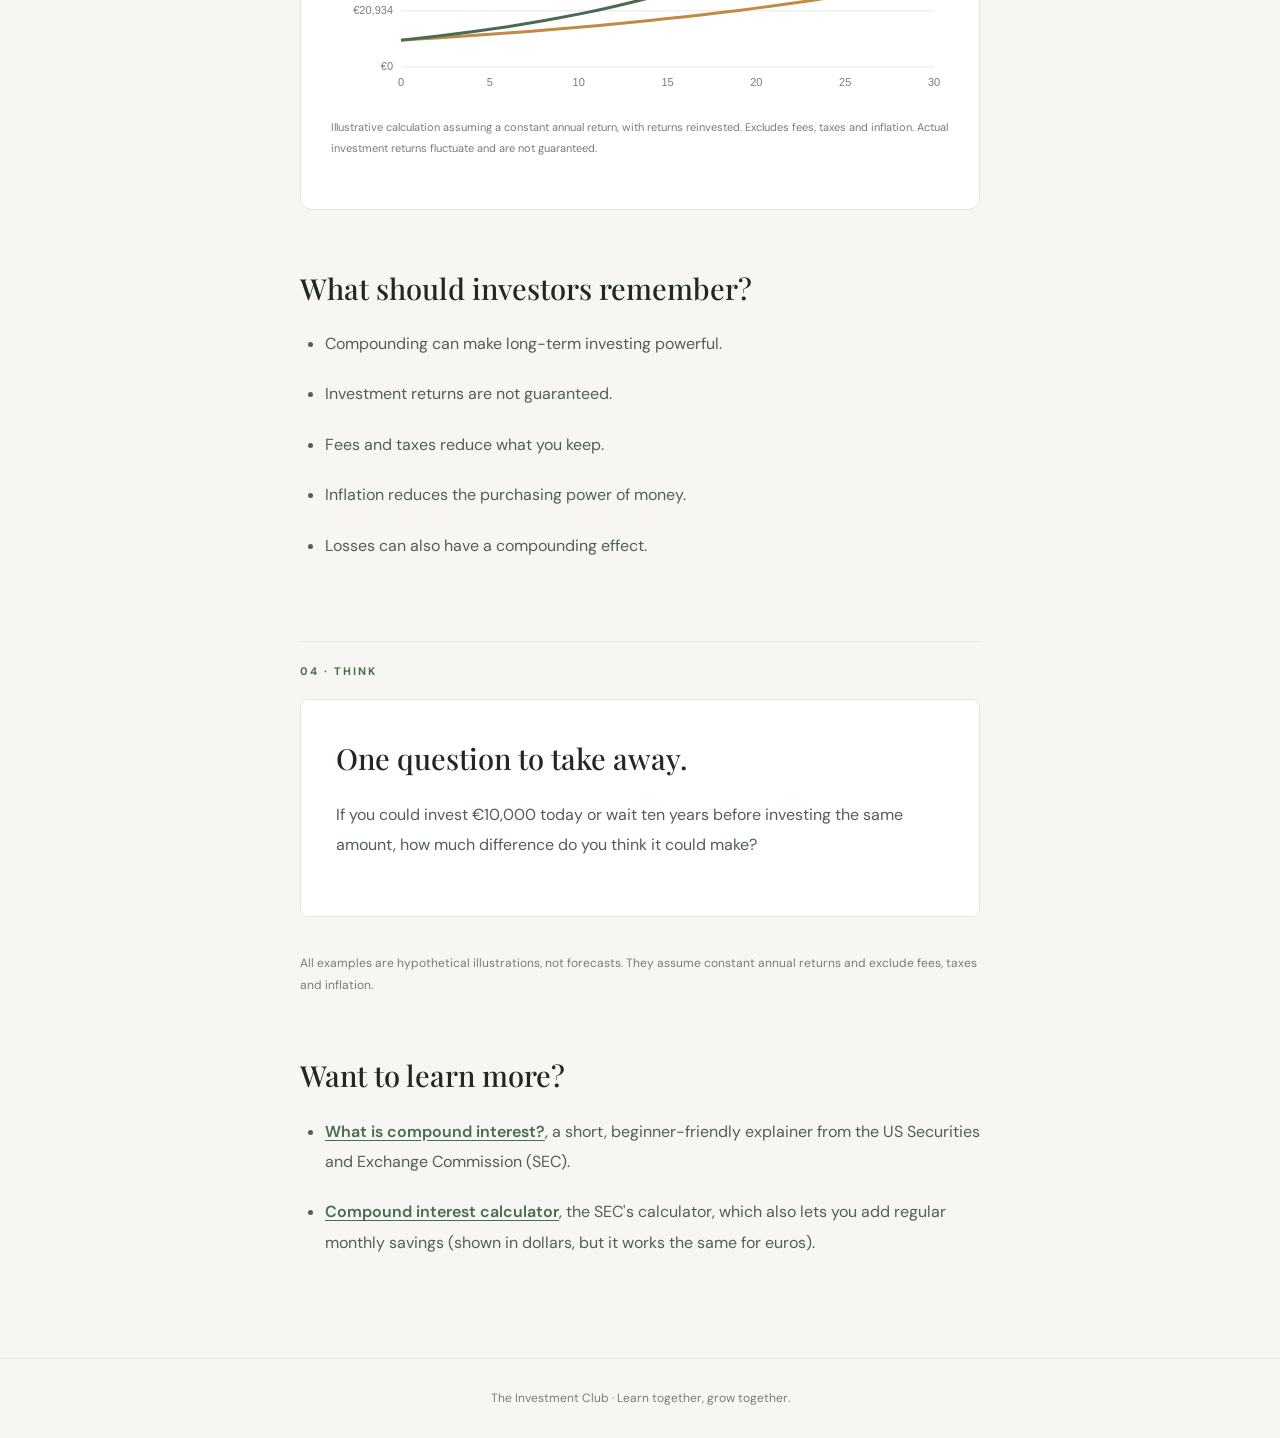
==== commit ad8f5c5b: "Restructure lessons into four parts and add WhatsApp Friday messages Each lesson now follows Learn, " ====
--- a/lessons/week-01-compound-growth.html
+++ b/lessons/week-01-compound-growth.html
@@ -28,6 +28,7 @@
 
         <article class="lesson-article">
 
+            <p class="part-label">01 · LEARN</p>
             <h2>Imagine this...</h2>
 
             <p>
@@ -50,6 +51,58 @@
                 can earn returns too.
             </div>
 
+            <h2>Why does time matter?</h2>
+
+            <p>
+                At the beginning, growth can seem slow.
+                But as your investment becomes larger, the
+                same percentage return generates more money.
+            </p>
+
+            <p>
+                This is why starting earlier can make a
+                significant difference over long periods.
+            </p>
+
+            <p class="part-label">02 · UNDERSTAND</p>
+            <h2>Sara and Tom</h2>
+
+            <p>
+                Sara starts saving at 25. She invests €200 a month
+                for ten years, then stops at 35 and never adds
+                another euro.
+            </p>
+
+            <p>
+                Tom waits until he is 35. Then he invests the same
+                €200 a month for thirty years, right up to 65.
+                Tom puts in three times as much money as Sara.
+            </p>
+
+            <p>
+                Both earn 7% a year. Who has more at 65?
+            </p>
+
+            <div class="example-box">
+                <div>
+                    <span class="example-label">SARA · INVESTS FROM 25 TO 35</span>
+                    <strong>€260,418</strong>
+                    <p>She put in €24,000.</p>
+                </div>
+                <div>
+                    <span class="example-label">TOM · INVESTS FROM 35 TO 65</span>
+                    <strong>€233,891</strong>
+                    <p>He put in €72,000.</p>
+                </div>
+            </div>
+
+            <p>
+                Sara ends up with more, even though she stopped
+                adding money thirty years earlier. Her early euros
+                simply had more time to compound.
+            </p>
+
+            <p class="part-label">03 · EXPERIMENT</p>
             <h2>How does it add up?</h2>
 
             <p>
@@ -147,19 +200,6 @@
 </section>
 
 
-            <h2>Why does time matter?</h2>
-
-            <p>
-                At the beginning, growth can seem slow.
-                But as your investment becomes larger, the
-                same percentage return generates more money.
-            </p>
-
-            <p>
-                This is why starting earlier can make a
-                significant difference over long periods.
-            </p>
-
             <h2>What should investors remember?</h2>
 
             <ul>
@@ -169,6 +209,16 @@
                 <li>Inflation reduces the purchasing power of money.</li>
                 <li>Losses can also have a compounding effect.</li>
             </ul>
+
+            <p class="part-label">04 · THINK</p>
+            <div class="reflection">
+                <h2>One question to take away.</h2>
+                <p>
+                    If you could invest €10,000 today or wait
+                    ten years before investing the same amount,
+                    how much difference do you think it could make?
+                </p>
+            </div>
 
             <p class="disclaimer">
                 All examples are hypothetical illustrations,
@@ -191,16 +241,6 @@
                 </li>
             </ul>
 
-            <div class="reflection">
-                <p class="eyebrow">THINK ABOUT IT</p>
-                <h2>One question to take away.</h2>
-                <p>
-                    If you could invest €10,000 today or wait
-                    ten years before investing the same amount,
-                    how much difference do you think it could make?
-                </p>
-            </div>
-
         </article>
 
     </main>
--- a/style.css
+++ b/style.css
@@ -602,10 +602,6 @@
     color: #c18a45;
 }
 
-.quiz-list {
-    padding-left: 25px;
-}
-
 @media (max-width: 600px) {
     .inflation-results {
         grid-template-columns: 1fr;
@@ -617,3 +613,87 @@
     font-weight: 600;
     text-underline-offset: 3px;
 }
+
+/* WEEK 3: INVESTMENT RISK */
+
+.simulation-run {
+    display: flex;
+    flex-wrap: wrap;
+    align-items: center;
+    gap: 12px;
+    font-size: 13px;
+    color: var(--muted);
+}
+
+.simulation-run input {
+    width: 80px;
+    padding: 9px 10px;
+    border: 1px solid var(--border);
+    border-radius: 6px;
+    font: inherit;
+}
+
+.sim-button {
+    border: 1px solid var(--accent);
+    border-radius: 6px;
+    padding: 10px 16px;
+    background: var(--accent);
+    color: white;
+    font: inherit;
+    font-size: 13px;
+    font-weight: 600;
+    cursor: pointer;
+}
+
+.sim-button:hover {
+    background: #3c5a44;
+}
+
+.sim-button:focus-visible {
+    outline: 2px solid var(--accent);
+    outline-offset: 3px;
+}
+
+.journey-summary {
+    background: #eaf0e8;
+    border-radius: 8px;
+    padding: 18px 20px;
+    font-size: 14px !important;
+    line-height: 1.7 !important;
+}
+
+.legend-start {
+    background: #b5bdb3;
+}
+
+/* LESSON PARTS: LEARN, UNDERSTAND, EXPERIMENT, THINK */
+
+.lesson-article .part-label {
+    margin: 80px 0 0;
+    padding-top: 22px;
+    border-top: 1px solid var(--border);
+    color: var(--accent);
+    font-size: 11px;
+    font-weight: 700;
+    letter-spacing: 2px;
+    line-height: 1.4;
+}
+
+.lesson-article .part-label:first-child {
+    margin-top: 0;
+    padding-top: 0;
+    border-top: 0;
+}
+
+.lesson-article .part-label + h2 {
+    margin-top: 10px;
+}
+
+.part-label + .reflection,
+.part-label + .calculator {
+    margin-top: 20px;
+}
+
+.reflection + .disclaimer {
+    margin-top: 35px;
+}
